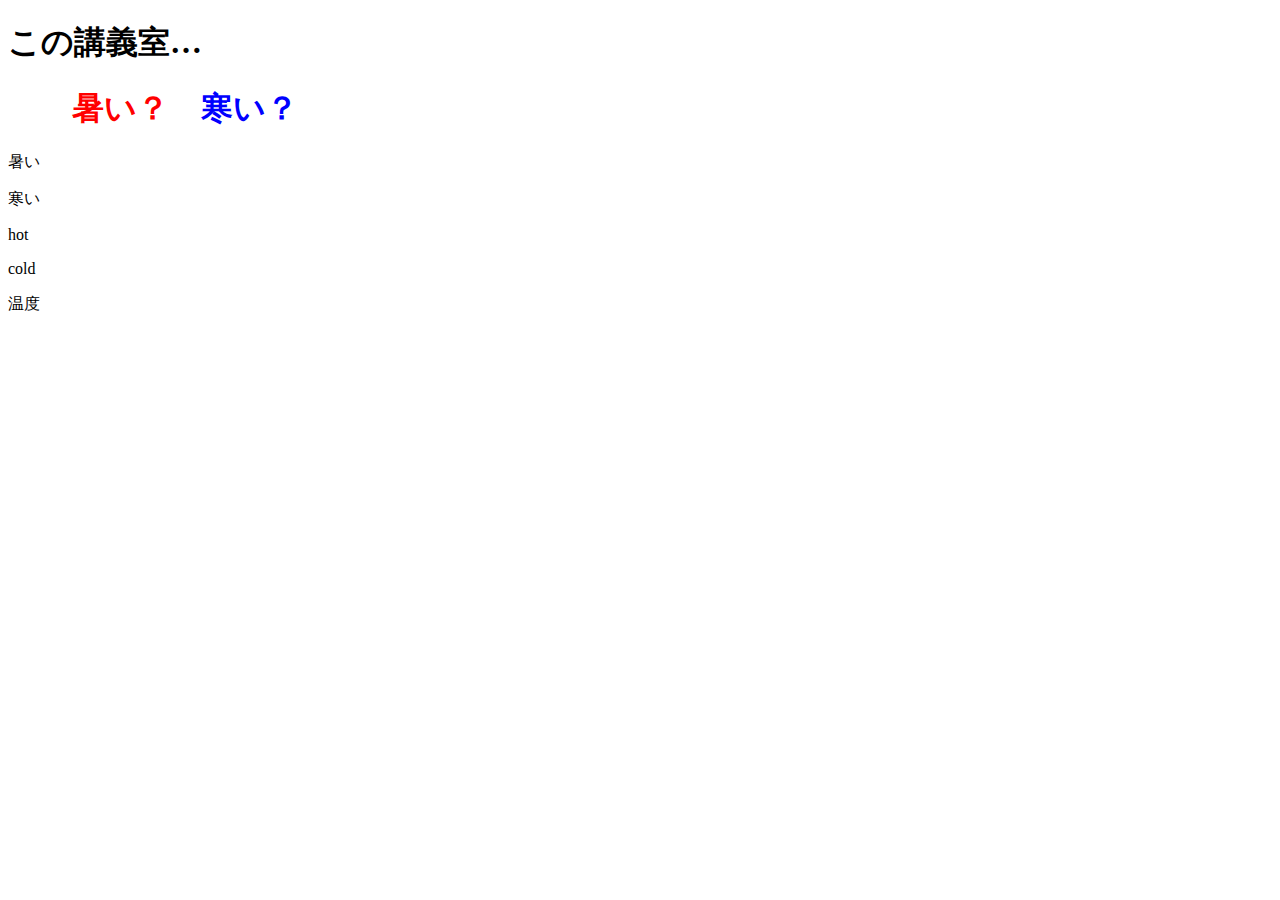
==== static/index.html @ ea80917f "fix typo" ====
<!DOCTYPE html>
<!--
To change this license header, choose License Headers in Project Properties.
To change this template file, choose Tools | Templates
and open the template in the editor.
-->
<html>
    <head>
        <title>temvote</title>
        <meta charset="UTF-8">
        <meta name="viewport" content="width=device-width, initial-scale=1.0">
        <link rel="stylesheet" href="css/commonStyle.css" type="text/css"> 
    </head>
    
    <body>
        <h1 id="title">この講義室…</h1>
        <h1 id="title">　　<font color="ff0000">暑い？</font>　<font color="0000ff">寒い？</font></h1>
        
        <p class="button hot">暑い</p>
        <p class="button cold">寒い</p>
        <p class="counter hot">hot</p>
        <p class="counter cold">cold</p>
        <p class="temperature_text">温度</p>
        <script type="text/javascript" src="js/temperature.js"></script>
    </body>
    
</html>
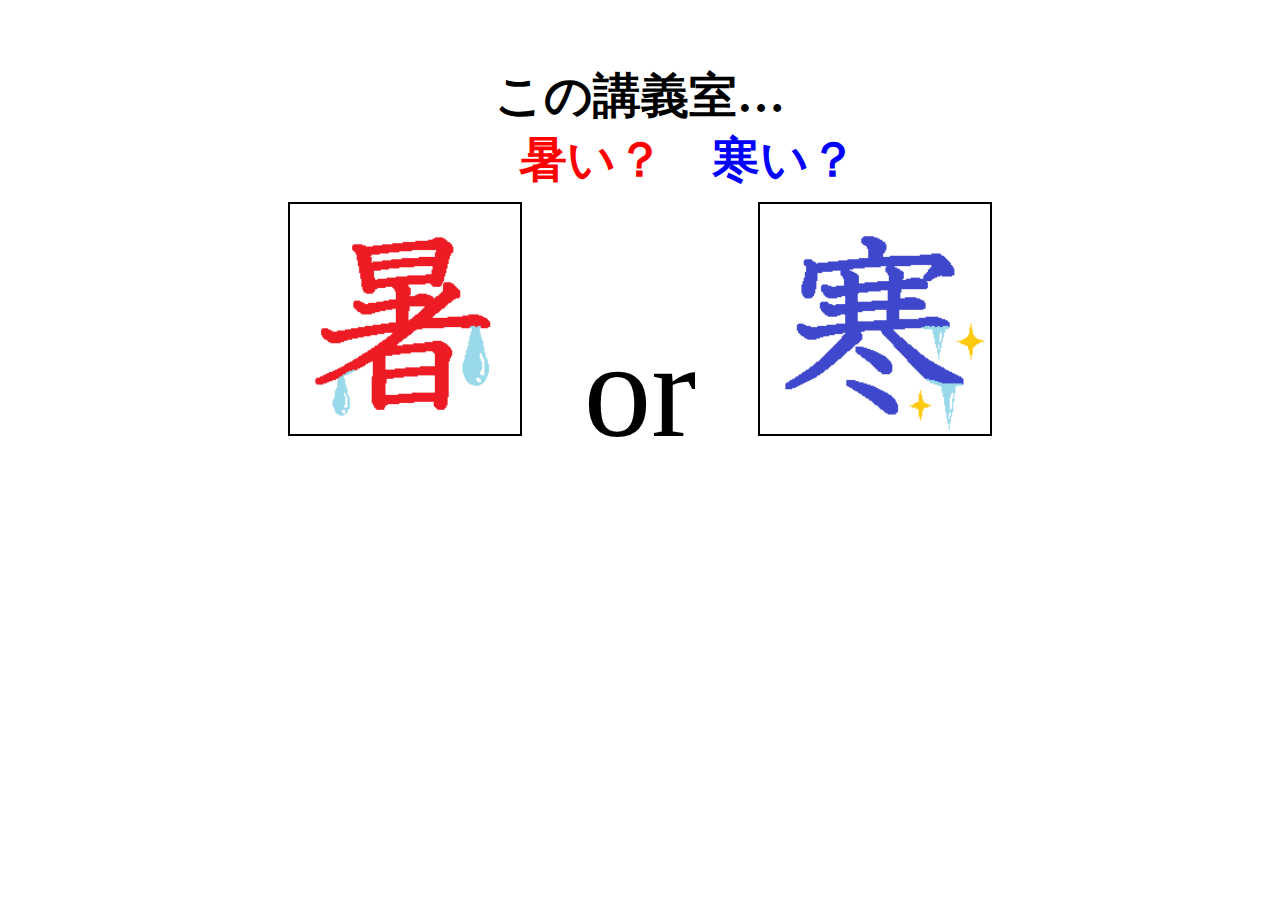
==== commit fbc37f11: "[追加]画像の追加" ====
--- a/static/index.html
+++ b/static/index.html
@@ -10,18 +10,26 @@
         <meta charset="UTF-8">
         <meta name="viewport" content="width=device-width, initial-scale=1.0">
         <link rel="stylesheet" href="css/commonStyle.css" type="text/css"> 
+        <script type="text/javascript" src="js/temperature.js"></script> 
+        <script>init()</script>
     </head>
-    
+
     <body>
-        <h1 id="title">この講義室…</h1>
-        <h1 id="title">　　<font color="ff0000">暑い？</font>　<font color="0000ff">寒い？</font></h1>
+        <h1 class="voteTitle">この講義室…</h1>
+        <h1 class="voteTitle">　　<span class="hotQuestion">暑い？</span>　<span class="coldQuestion">寒い？</span></h1>
+
+        <p id="drawTemp"><script>setInterval(draw_temperature, 100);</script></p>
         
-        <p class="button hot">暑い</p>
-        <p class="button cold">寒い</p>
-        <p class="counter hot">hot</p>
-        <p class="counter cold">cold</p>
-        <p class="temperature_text">温度</p>
-        <script type="text/javascript" src="js/temperature.js"></script>
+        <p class="select_button">
+            <a class="button hot" href="#"><img class="button" src="img/hot_button.png" alt="暑いボタン"></a>
+            <span class="otherwise">or</span>
+            <a class="button cold" href="#"><img class="button" src="img/cold_button.png" alt="寒いボタン"></a>
+        </p>
+        
     </body>
-    
+
 </html>
+
+
+
+
--- a/static/css/commonStyle.css
+++ b/static/css/commonStyle.css
@@ -0,0 +1,93 @@
+
+
+body{
+    
+    margin: 5% 5%;
+    
+    min-width: 600px;
+    min-height: 100px;
+    
+    max-height: 400px;
+}
+
+h1.voteTitle{
+  font-size:300%;
+  
+  text-align: center;
+  margin-bottom: 0px;
+  margin-top: 0px;
+  
+  width: 100%;
+  height: 20%;
+  
+}
+
+
+
+span.hotQuestion{
+  color: #ff0000;
+}
+
+span.coldQuestion{
+  color: #0000ff;
+}
+
+span.otherwise{
+    
+    font-size: 15vmin;
+    
+
+   
+    margin: 0 5%;
+    
+    
+}
+
+p#drawTemp{
+    
+    font-size:200%;
+    margin: 0 3%;
+    
+    height: 20%;
+    
+    
+}
+
+p.select_button{
+    text-align: center;
+    
+    width: 100%;
+    height: 10%;
+    
+    white-space: nowrap;
+    
+    margin-bottom: 0px;
+    margin-top: 10px;
+    
+    
+}
+
+img.button{
+    text-align: center;
+    
+    border-style: solid;
+    border-width: 2px;
+    border-color: #000000;
+    
+    margin-bottom: 0px;
+    margin-top: 0px;
+    
+    width: 20%;
+    height: 20%;
+    
+    
+}
+
+a.button{
+    
+    margin-bottom: 0px;
+    margin-top: 0px;
+    
+}
+
+
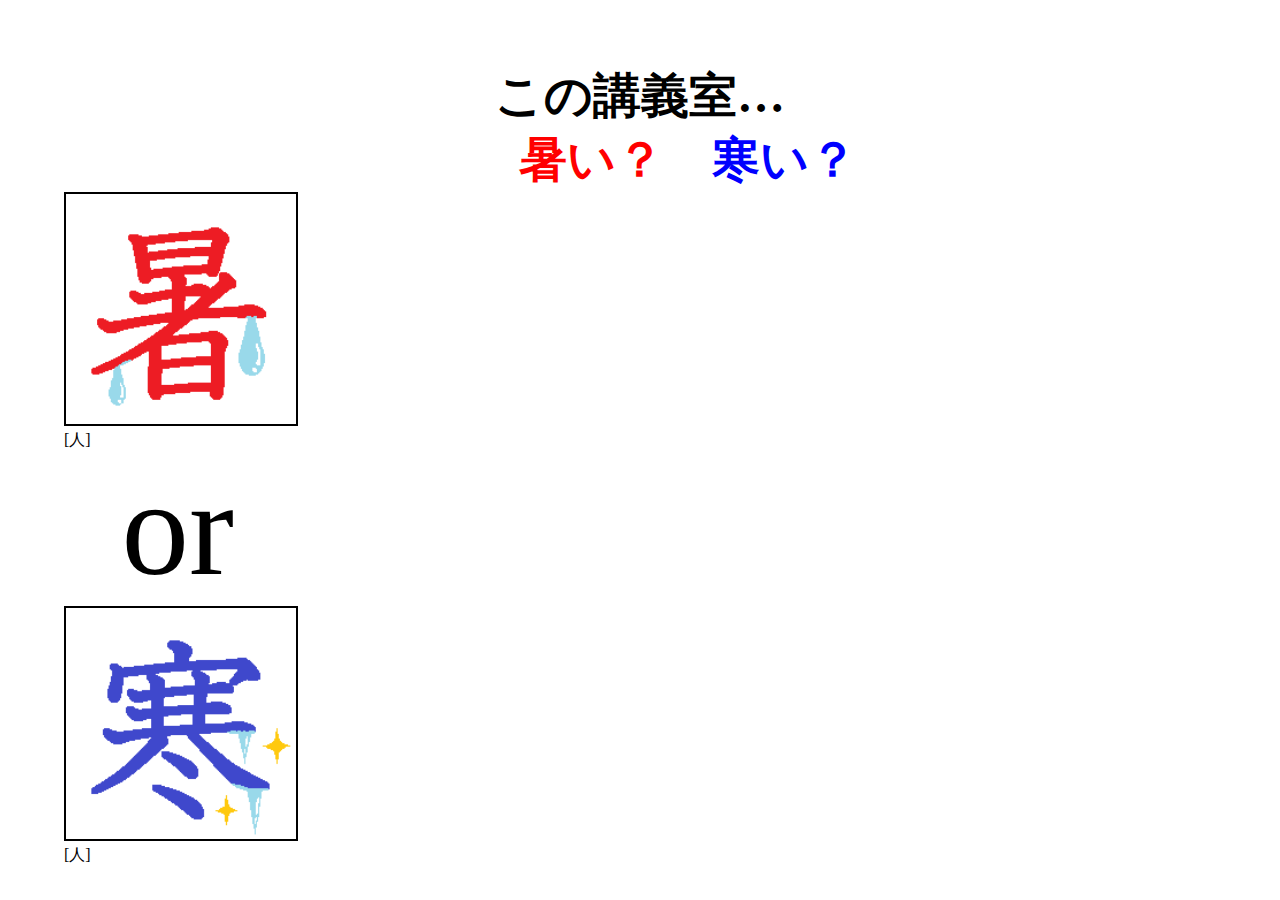
==== commit f9349aee: "indent" ====
--- a/static/index.html
+++ b/static/index.html
@@ -10,22 +10,25 @@
         <meta charset="UTF-8">
         <meta name="viewport" content="width=device-width, initial-scale=1.0">
         <link rel="stylesheet" href="css/commonStyle.css" type="text/css"> 
-        <script type="text/javascript" src="js/temperature.js"></script> 
-        <script>init()</script>
     </head>
 
     <body>
         <h1 class="voteTitle">この講義室…</h1>
         <h1 class="voteTitle">　　<span class="hotQuestion">暑い？</span>　<span class="coldQuestion">寒い？</span></h1>
 
-        <p id="drawTemp"><script>setInterval(draw_temperature, 100);</script></p>
-        
-        <p class="select_button">
-            <a class="button hot" href="#"><img class="button" src="img/hot_button.png" alt="暑いボタン"></a>
+        <div class="select_button">
+            <div class="hot_button_outer">
+                <a class="button hot" href="#"><img class="button" src="img/hot_button.png" alt="暑いボタン"></a><br/>
+                <span class="displayCount">[<span class="counter hot"></span>人]</span>
+            </div>
             <span class="otherwise">or</span>
-            <a class="button cold" href="#"><img class="button" src="img/cold_button.png" alt="寒いボタン"></a>
-        </p>
-        
+            <div class="cold_button_outer">
+                <a class="button cold" href="#"><img class="button" src="img/cold_button.png" alt="寒いボタン"></a><br/>
+                <span class="displayCount">[<span class="counter cold"></span>人]</span>
+            </div>
+        </div>
+
+        <script type="text/javascript" src="js/temperature.js"></script>
     </body>
 
 </html>
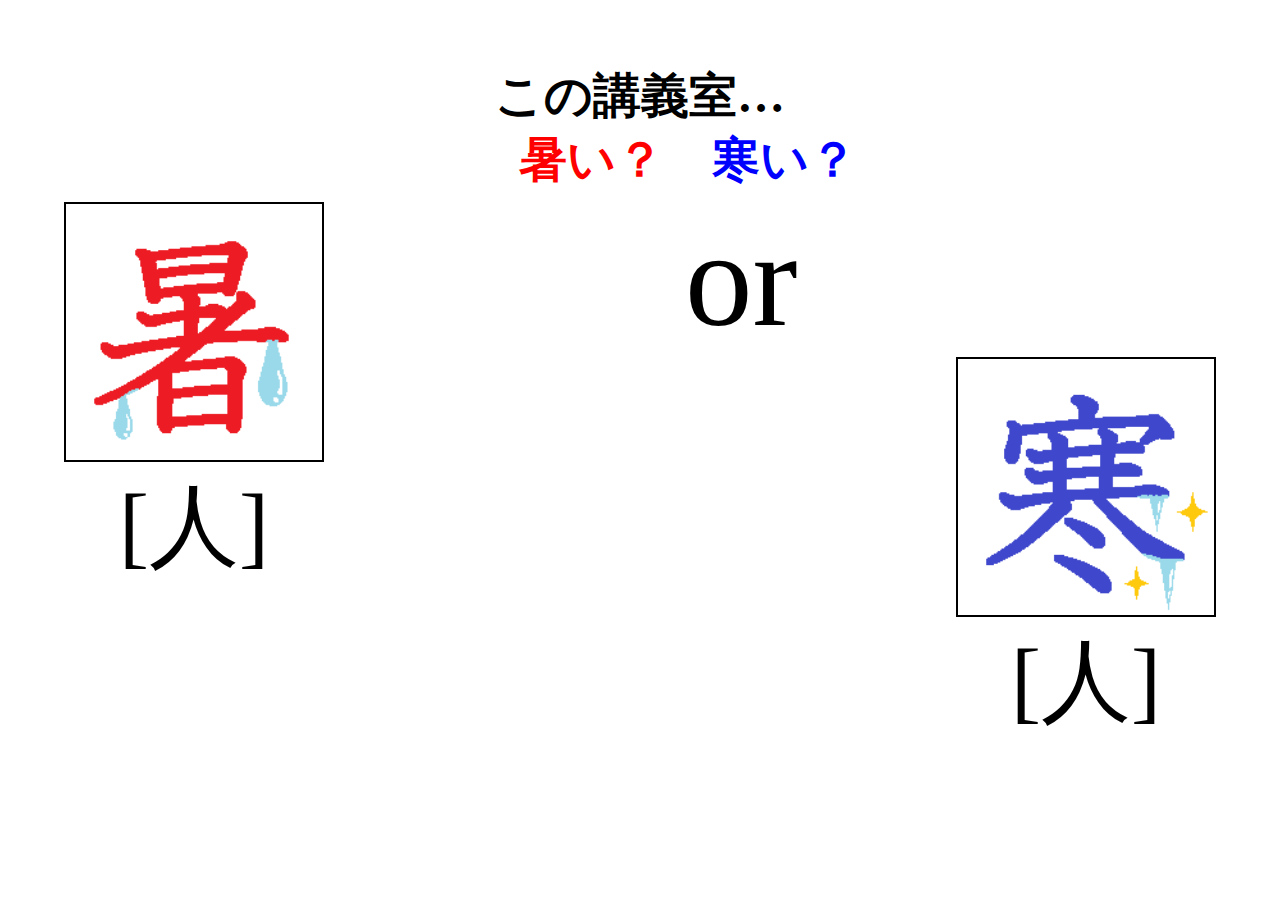
==== commit d98b45d1: "change elm from span to div" ====
--- a/static/index.html
+++ b/static/index.html
@@ -21,7 +21,7 @@
                 <a class="button hot" href="#"><img class="button" src="img/hot_button.png" alt="暑いボタン"></a><br/>
                 <span class="displayCount">[<span class="counter hot"></span>人]</span>
             </div>
-            <span class="otherwise">or</span>
+            <div class="otherwise">or</div>
             <div class="cold_button_outer">
                 <a class="button cold" href="#"><img class="button" src="img/cold_button.png" alt="寒いボタン"></a><br/>
                 <span class="displayCount">[<span class="counter cold"></span>人]</span>
--- a/static/css/commonStyle.css
+++ b/static/css/commonStyle.css
@@ -32,7 +32,7 @@
   color: #0000ff;
 }
 
-span.otherwise{
+div.select_button .otherwise{
     
     font-size: 15vmin;
     
@@ -40,6 +40,8 @@
    
     margin: 0 5%;
     
+    margin-bottom: 0;
+    margin-top: 0;
     
 }
 
@@ -53,7 +55,7 @@
     
 }
 
-p.select_button{
+div.select_button{
     text-align: center;
     
     width: 100%;
@@ -67,7 +69,7 @@
     
 }
 
-img.button{
+div.select_button img.button{
     text-align: center;
     
     border-style: solid;
@@ -77,17 +79,34 @@
     margin-bottom: 0px;
     margin-top: 0px;
     
-    width: 20%;
-    height: 20%;
+    width: 20vw;
+    height: 20vw;
     
     
 }
 
 a.button{
     
+}
+
+
+div.select_button span.displayCount{
+    
+    font-size: 10vmin;
+    
     margin-bottom: 0px;
     margin-top: 0px;
     
 }
 
+div.select_button .hot_button_outer{
+    
+    float: left;
+    
+}
 
+div.select_button .cold_button_outer{
+    
+    float: right;
+    
+}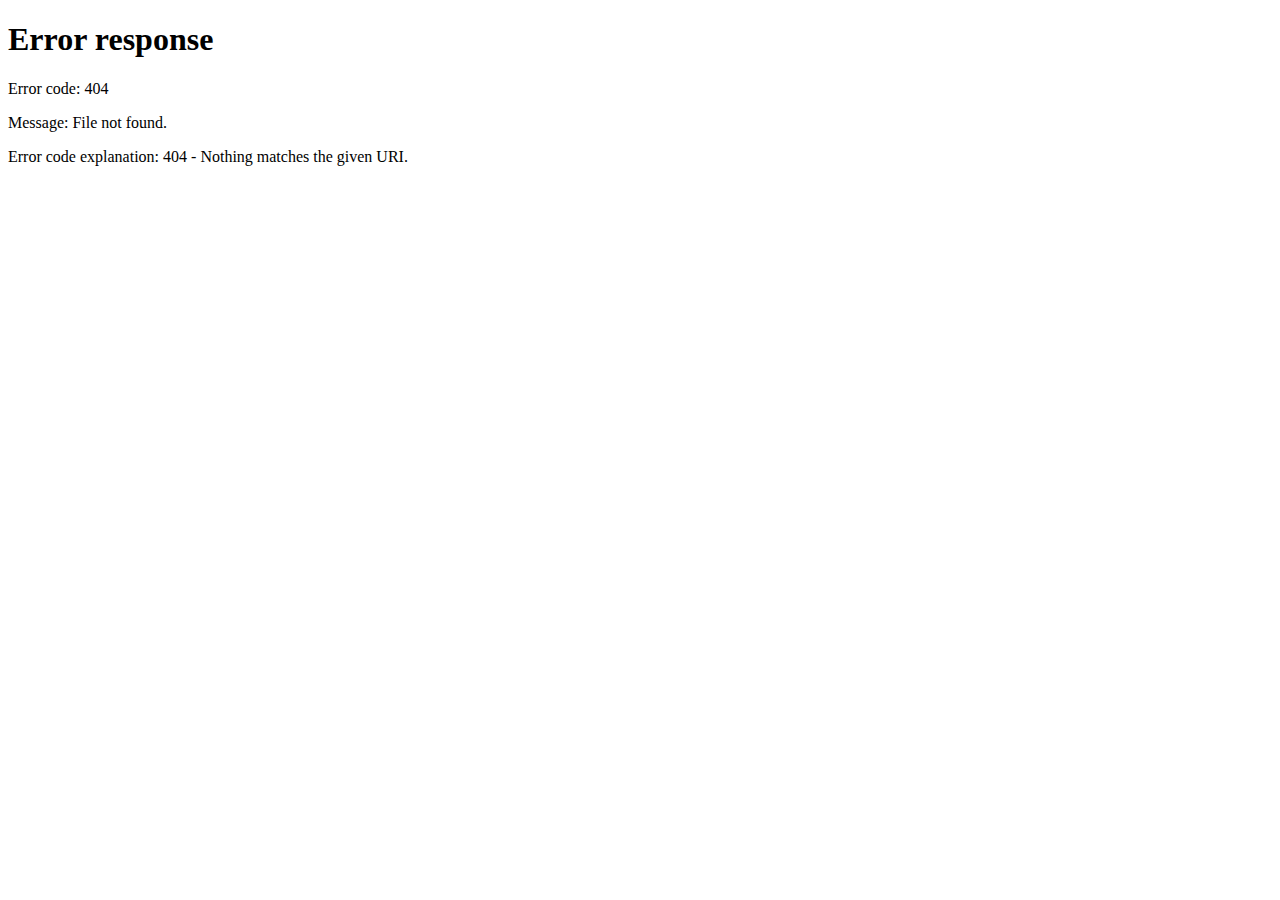
==== commit 2d9601bc: "教室名を表示できるようにした" ====
--- a/static/index.html
+++ b/static/index.html
@@ -13,19 +13,23 @@
     </head>
 
     <body>
-        <h1 class="voteTitle">この講義室…</h1>
-        <h1 class="voteTitle">　　<span class="hotQuestion">暑い？</span>　<span class="coldQuestion">寒い？</span></h1>
+        <h1 class="voteTitle"><span class="room_name_text"></span>は…</h1>
+        <h1 class="voteTitle"><span class="hotQuestion">暑い？</span>　<span class="coldQuestion">寒い？</span></h1>
 
         <div class="select_button">
             <div class="hot_button_outer">
                 <a class="button hot" href="#"><img class="button" src="img/hot_button.png" alt="暑いボタン"></a><br/>
                 <span class="displayCount">[<span class="counter hot"></span>人]</span>
             </div>
-            <div class="otherwise">or</div>
             <div class="cold_button_outer">
                 <a class="button cold" href="#"><img class="button" src="img/cold_button.png" alt="寒いボタン"></a><br/>
                 <span class="displayCount">[<span class="counter cold"></span>人]</span>
             </div>
+            <div class="float_end"></div>
+        </div>
+
+        <div class="current_temperature message">
+            現在<span class="temperature_text"></span>℃です
         </div>
 
         <script type="text/javascript" src="js/temperature.js"></script>
--- a/static/css/commonStyle.css
+++ b/static/css/commonStyle.css
@@ -1,17 +1,12 @@
 
 
 body{
-    
     margin: 5% 5%;
-    
-    min-width: 600px;
-    min-height: 100px;
-    
-    max-height: 400px;
 }
 
 h1.voteTitle{
-  font-size:300%;
+  /* voteTitleの最大文字数が7なので、１も自分余裕を持ったサイズに設定 */
+  font-size: 12.5vw; /* = 100/8 */
   
   text-align: center;
   margin-bottom: 0px;
@@ -65,8 +60,9 @@
     
     margin-bottom: 0px;
     margin-top: 10px;
-    
-    
+
+    /* floatしている子要素の高さを親要素の高さに含める */
+    overflow-y: hidden;
 }
 
 div.select_button img.button{
@@ -109,4 +105,13 @@
     
     float: right;
     
-}+}
+
+.current_temperature.message{
+    font-size: 10vmin;
+    text-align: center;
+}
+
+.float_end{
+    float: none;
+}
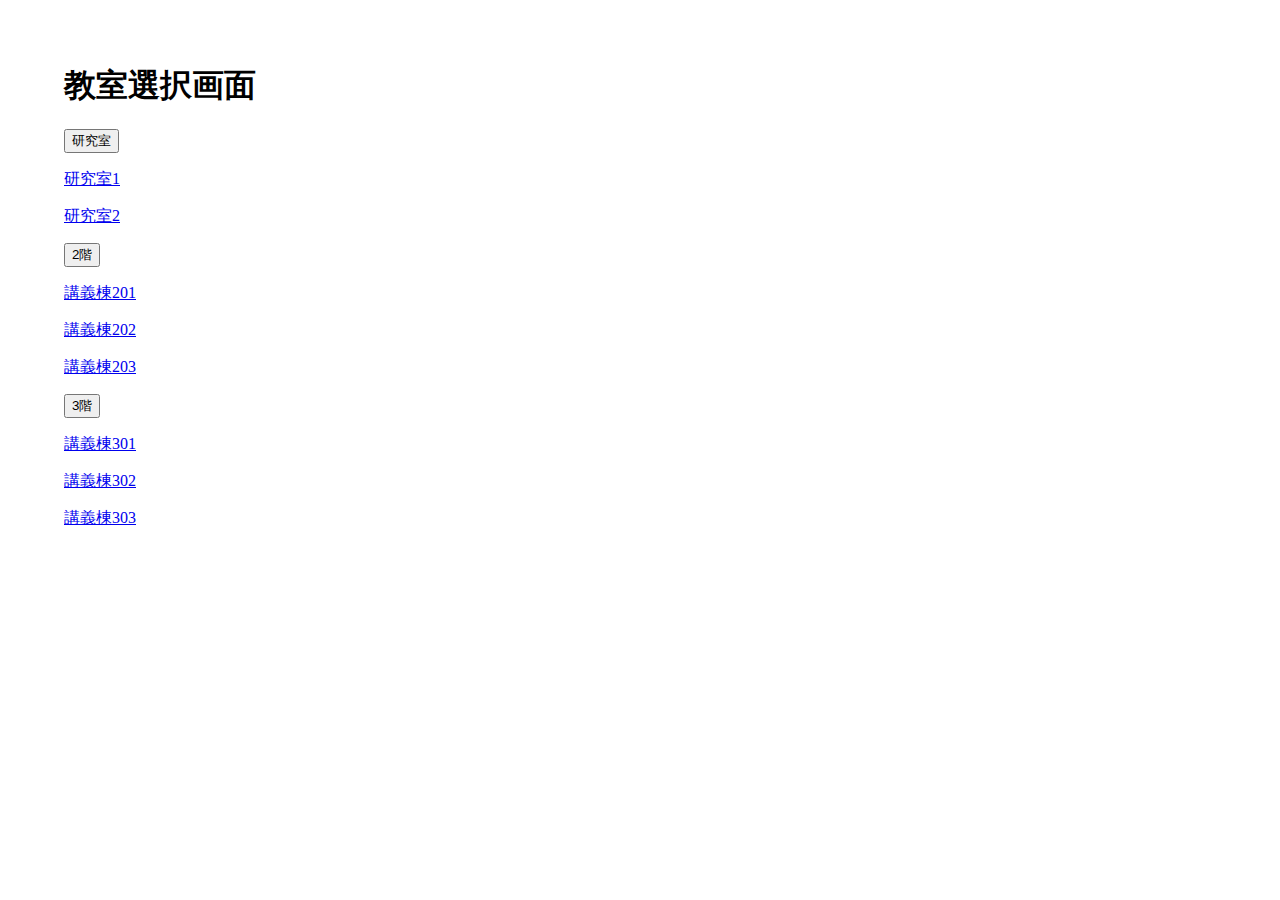
==== commit 38b060ae: "remove unused classes" ====
--- a/static/index.html
+++ b/static/index.html
@@ -17,15 +17,18 @@
         <h1 class="voteTitle"><span class="hotQuestion">暑い？</span>　<span class="coldQuestion">寒い？</span></h1>
 
         <div class="select_button">
-            <div class="hot_button_outer">
-                <a class="button hot" href="#"><img class="button" src="img/hot_button.png" alt="暑いボタン"></a><br/>
+            <div>
+                <a class="button hot" href="#"><img class="button" src="img/hot_button.png" alt="暑いボタン"></a>
                 <span class="displayCount">[<span class="counter hot"></span>人]</span>
             </div>
-            <div class="cold_button_outer">
-                <a class="button cold" href="#"><img class="button" src="img/cold_button.png" alt="寒いボタン"></a><br/>
+            <div>
+                <a class="button comfort" href="#"><img class="button" src="img/comfort_button.png" alt="快適"/></a>
+                <span class="displayCount">[<span class="counter comfort"></span>人]</span>
+            </div>
+            <div>
+                <a class="button cold" href="#"><img class="button" src="img/cold_button.png" alt="寒いボタン"></a>
                 <span class="displayCount">[<span class="counter cold"></span>人]</span>
             </div>
-            <div class="float_end"></div>
         </div>
 
         <div class="current_temperature message">
